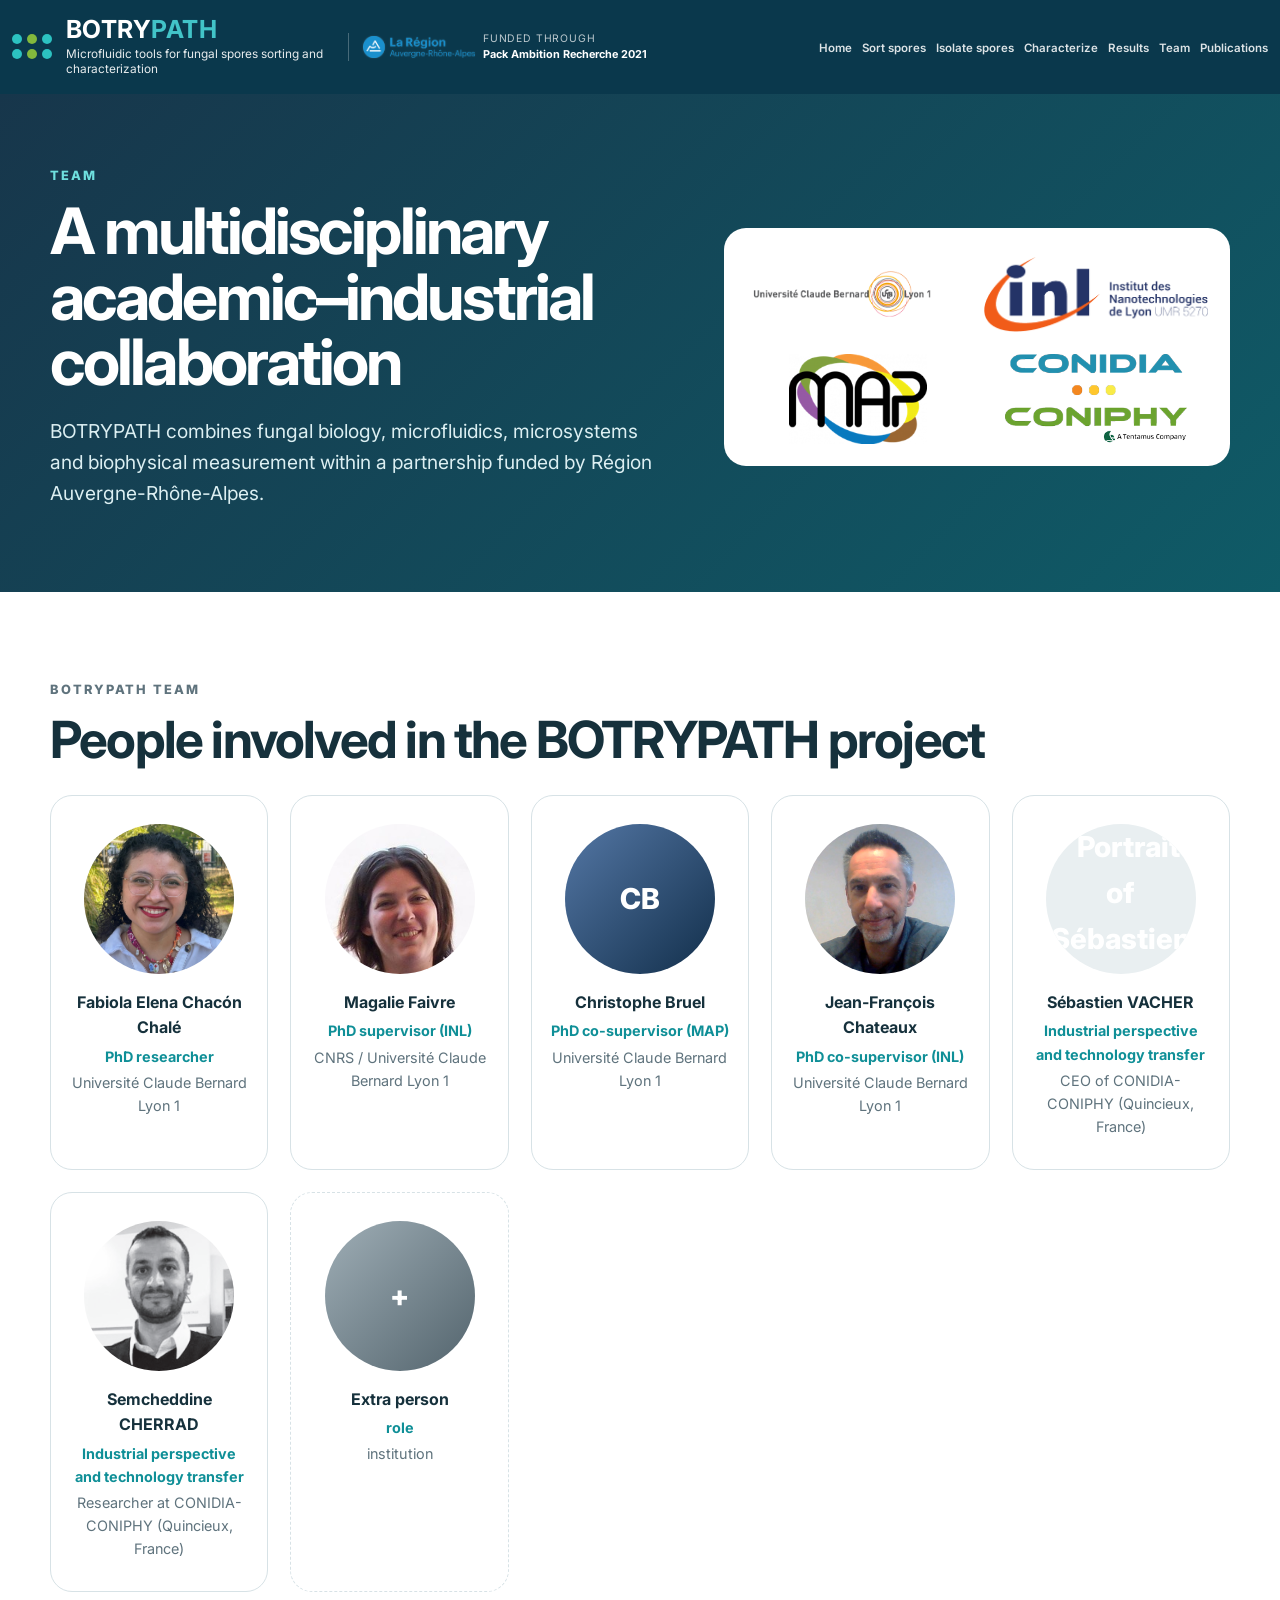
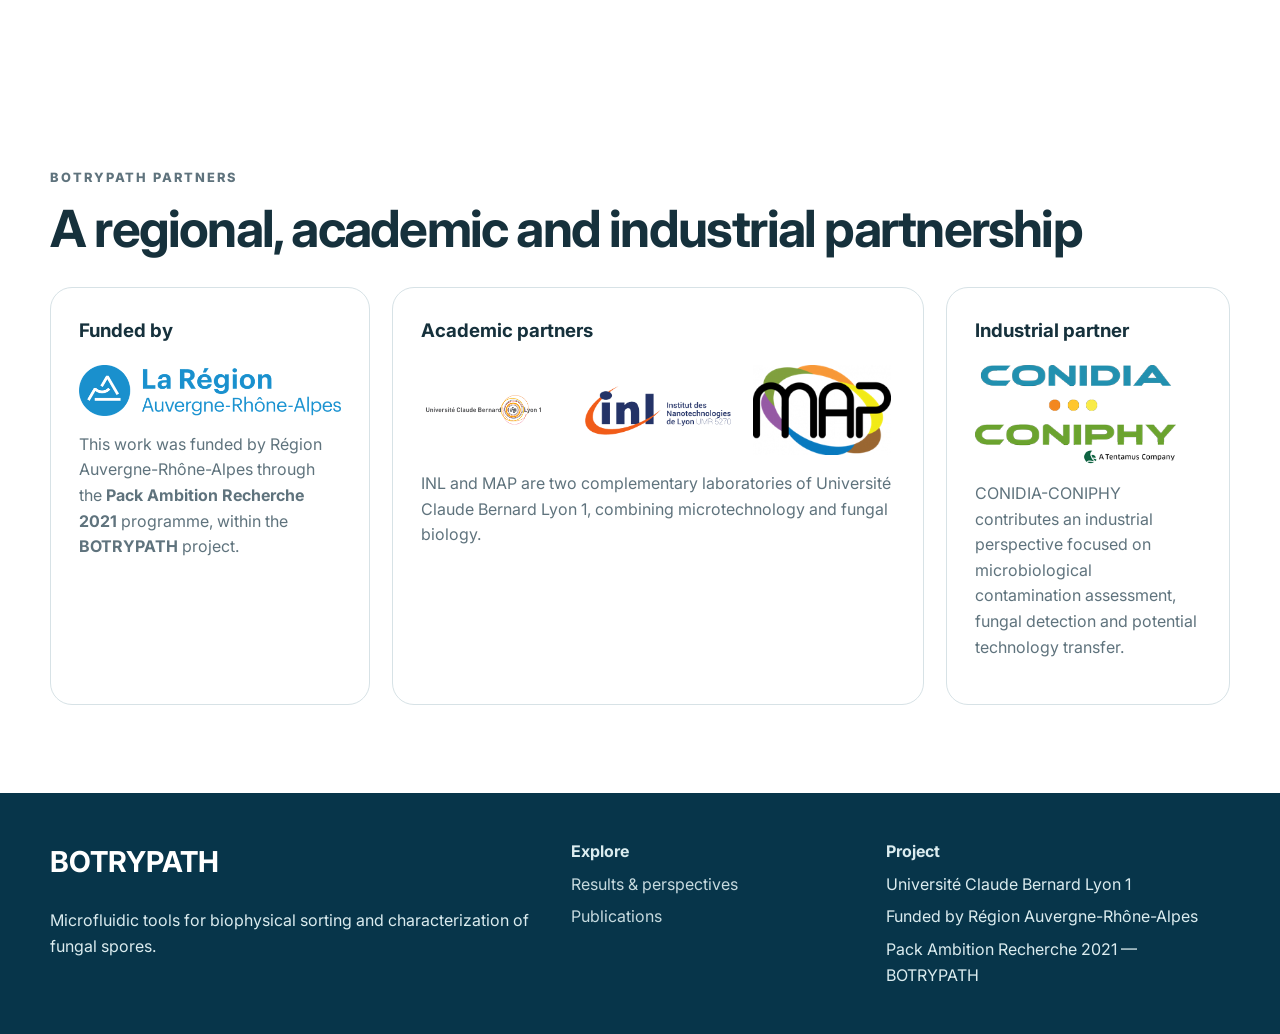
==== team.html @ 92ee99e9 "Initial BOTRYPATH website" ====
<!doctype html>
<html lang="en">
<head>
  <meta charset="utf-8">
  <meta name="viewport" content="width=device-width, initial-scale=1">
  <title>Team — BOTRYPATH</title>
  <meta name="description" content="People and partner institutions involved in the BOTRYPATH project.">
  <link rel="preconnect" href="https://fonts.googleapis.com">
  <link rel="preconnect" href="https://fonts.gstatic.com" crossorigin>
  <link href="https://fonts.googleapis.com/css2?family=Inter:wght@400;500;600;700;800&display=swap" rel="stylesheet">
  <link rel="stylesheet" href="styles.css">
</head>
<body>

<header class="site-header">
  <div class="header-inner">
    <div class="header-left">
      <a class="brand" href="index.html" aria-label="BOTRYPATH home">
        <span class="brand-mark" aria-hidden="true"><i></i><i></i><i></i><i></i><i></i><i></i></span>
        <span class="brand-copy">
          <strong>BOTRY<span>PATH</span></strong>
          <small>Microfluidic tools for fungal spores sorting and characterization</small>
        </span>
      </a>
      <div class="header-funder" aria-label="Project funding">
        <img src="assets/logo-region.png" alt="Région Auvergne-Rhône-Alpes">
        <span class="header-funder-copy"><small>Funded through</small><strong>Pack Ambition Recherche 2021</strong></span>
      </div>
    </div>
    <button class="nav-toggle" aria-label="Open navigation" aria-expanded="false">☰</button>
    <nav class="main-nav" aria-label="Main navigation"><a href="index.html">Home</a><a href="sorting.html">Sort spores</a><a href="isolation.html">Isolate spores</a><a href="characterization.html">Characterize</a><a href="results.html">Results</a><a href="team.html">Team</a><a href="publications.html">Publications</a></nav>
  </div>
</header>
<main>
  <section class="inner-hero team-hero">
    <div class="container inner-hero-grid">
      <div>
        <p class="eyebrow">Team</p>
        <h1>A multidisciplinary academic–industrial collaboration</h1>
        <p class="lead">BOTRYPATH combines fungal biology, microfluidics, microsystems and biophysical measurement within a partnership funded by Région Auvergne-Rhône-Alpes.</p>
      </div>
      <div class="partner-mini-logos">
        <img src="assets/logo-lyon1.png" alt="Université Claude Bernard Lyon 1">
        <img src="assets/logo-inl.png" alt="Institut des Nanotechnologies de Lyon">
        <img src="assets/logo-map.png" alt="MAP laboratory">
        <img src="assets/logo-coniphy.png" alt="CONIDIA-CONIPHY">
      </div>
    </div>
  </section>

  <section class="section">
    <div class="container">
      <p class="section-kicker">BOTRYPATH team</p>
      <h2>People involved in the BOTRYPATH project</h2>
      <div class="people-grid">
        <article class="person-card">
          <img class="portrait large-avatar portrait-photo" src="assets/portrait-fabiola.png" alt="Portrait of Fabiola Elena Chacón Chalé">
          <h3>Fabiola Elena Chacón Chalé</h3>
          <p class="role">PhD researcher</p>
          <p>Université Claude Bernard Lyon 1</p>
        </article>
        <article class="person-card">
          <img class="portrait large-avatar portrait-photo" src="assets/portrait-mf.jpg" alt="Portrait of Magalie Faivre">
          <h3>Magalie Faivre</h3>
          <p class="role">PhD supervisor (INL)</p>
          <p>CNRS / Université Claude Bernard Lyon 1</p>
        </article>
        <article class="person-card">
          <div class="portrait large-avatar p3">CB</div>
          <h3>Christophe Bruel</h3>
          <p class="role">PhD co-supervisor (MAP)</p>
          <p>Université Claude Bernard Lyon 1</p>
        </article>
        <article class="person-card">
          <img class="portrait large-avatar portrait-photo" src="assets/portrait-jfc.png" alt="Portrait of Jean-François Chateaux">
          <h3>Jean-François Chateaux</h3>
          <p class="role">PhD co-supervisor (INL)</p>
          <p>Université Claude Bernard Lyon 1</p>
        </article>
        <article class="person-card">
          <img class="portrait large-avatar portrait-photo" src="assets/portrait-vacher.png" alt="Portrait of Sébastien Vacher">
          <h3>Sébastien VACHER</h3>
          <p class="role">Industrial perspective and technology transfer</p>
          <p>CEO of CONIDIA-CONIPHY (Quincieux, France)</p>
        </article>
        <article class="person-card">
          <img class="portrait large-avatar portrait-photo" src="assets/portrait-cherrad.png" alt="Portrait of Semcheddine">
          <h3>Semcheddine CHERRAD</h3>
          <p class="role">Industrial perspective and technology transfer</p>
          <p>Researcher at CONIDIA-CONIPHY (Quincieux, France)</p>
        </article>
        <article class="person-card placeholder-person">
          <div class="portrait large-avatar p5">+</div>
          <h3>Extra person</h3>
          <p class="role">role</p>
          <p>institution</p>
        </article>
      </div>
    </div>
  </section>

  <section id="partners" class="section partners">
  <div class="container">
    <p class="section-kicker">BOTRYPATH partners</p><h2>A regional, academic and industrial partnership</h2>
    <div class="partner-grid">
      <div class="partner-block"><h3>Funded by</h3><img src="assets/logo-region.png" alt="Région Auvergne-Rhône-Alpes"><p>This work was funded by Région Auvergne-Rhône-Alpes through the <strong>Pack Ambition Recherche 2021</strong> programme, within the <strong>BOTRYPATH</strong> project.</p></div>
      <div class="partner-block"><h3>Academic partners</h3><div class="logo-row"><img src="assets/logo-lyon1.png" alt="Université Claude Bernard Lyon 1"><img src="assets/logo-inl.png" alt="Institut des Nanotechnologies de Lyon"><img src="assets/logo-map.png" alt="Laboratoire MAP"></div><p>INL and MAP are two complementary laboratories of Université Claude Bernard Lyon 1, combining microtechnology and fungal biology.</p></div>
      <div class="partner-block"><h3>Industrial partner</h3><img src="assets/logo-coniphy.png" alt="CONIDIA-CONIPHY"><p>CONIDIA-CONIPHY contributes an industrial perspective focused on microbiological contamination assessment, fungal detection and potential technology transfer.</p></div>
    </div>
  </div>
</section>
</main>

<footer class="site-footer">
  <div class="container footer-grid">
    <div>
      <strong class="footer-brand">BOTRYPATH</strong>
      <p>Microfluidic tools for biophysical sorting and characterization of fungal spores.</p>
    </div>
    <div>
      <strong>Explore</strong>
      
      <a href="results.html">Results & perspectives</a>
      <a href="publications.html">Publications</a>
    </div>
    <div>
      <strong>Project</strong>
      <span>Université Claude Bernard Lyon 1</span>
      <span>Funded by Région Auvergne-Rhône-Alpes</span>
      <span>Pack Ambition Recherche 2021 — BOTRYPATH</span>
    </div>
  </div>
</footer>
<script src="script.js"></script>
---- styles.css ----
:root {
  --navy: #07354a;
  --navy-2: #0a4660;
  --cyan: #1ca6b8;
  --teal: #0f8f97;
  --green: #83b93d;
  --ink: #16313c;
  --muted: #5f737d;
  --line: #d7e2e6;
  --soft: #f4f8f8;
  --white: #fff;
  --shadow: 0 18px 50px rgba(7,53,74,.12);
  --radius: 22px;
}

* { box-sizing: border-box; }
html { scroll-behavior: smooth; }
body {
  margin: 0;
  font-family: Inter, system-ui, -apple-system, BlinkMacSystemFont, "Segoe UI", sans-serif;
  color: var(--ink);
  background: var(--white);
  line-height: 1.6;
}
img { max-width: 100%; display: block; }
a { color: inherit; }
.container { width: min(1180px, calc(100% - 40px)); margin-inline: auto; }

.site-header {
  position: sticky;
  top: 0;
  z-index: 100;
  background: rgba(7,53,74,.96);
  color: white;
  backdrop-filter: blur(12px);
}
.header-inner {
  min-height: 78px;
  display: flex;
  align-items: center;
  gap: 28px;
  justify-content: space-between;
}
.brand {
  display: flex;
  align-items: center;
  gap: 12px;
  text-decoration: none;
  min-width: 245px;
}
.brand strong {
  display: block;
  font-size: 1.6rem;
  letter-spacing: .02em;
  line-height: 1;
}
.brand strong span { color: #42c4c8; }
.brand small { display: block; opacity: .83; margin-top: 5px; }
.brand-mark { width: 42px; display: grid; grid-template-columns: repeat(3, 10px); gap: 5px; }
.brand-mark i { width: 10px; height: 10px; background: #2cc2c1; border-radius: 50%; }
.brand-mark i:nth-child(2), .brand-mark i:nth-child(5) { background: var(--green); }

.main-nav {
  display: flex;
  align-items: center;
  gap: 24px;
  font-size: .9rem;
  font-weight: 600;
}
.main-nav a {
  text-decoration: none;
  opacity: .86;
  padding-block: 28px 24px;
  border-bottom: 3px solid transparent;
}
.main-nav a:hover,
.main-nav a.active { opacity: 1; border-bottom-color: #38c5c7; }
.nav-toggle {
  display: none;
  background: none;
  border: 0;
  color: white;
  font-size: 1.7rem;
}

.hero {
  background:
    radial-gradient(circle at 20% 10%, rgba(28,166,184,.18), transparent 35%),
    linear-gradient(135deg, #0a2f3e 0%, #0a4556 45%, #0d5a65 100%);
  color: white;
  padding: 72px 0;
}
.hero-grid {
  display: grid;
  grid-template-columns: 1.05fr .95fr;
  gap: 58px;
  align-items: center;
}
.eyebrow, .section-kicker {
  text-transform: uppercase;
  letter-spacing: .15em;
  font-size: .8rem;
  font-weight: 800;
  color: #6fe0df;
  margin: 0 0 12px;
}
.hero h1 {
  font-size: clamp(2.4rem, 5vw, 5rem);
  line-height: 1.02;
  letter-spacing: -.045em;
  margin: 0 0 24px;
}
.lead { font-size: 1.2rem; max-width: 720px; color: #dceff2; }
.hero-actions { display: flex; gap: 14px; flex-wrap: wrap; margin-top: 30px; }
.button {
  display: inline-block;
  padding: 13px 22px;
  border-radius: 999px;
  text-decoration: none;
  font-weight: 700;
}
.button.primary { background: #1fb4bf; color: white; }
.button.ghost { border: 1px solid rgba(255,255,255,.45); color: white; }
.hero-media {
  margin: 0;
  background: rgba(255,255,255,.06);
  padding: 14px;
  border-radius: 28px;
  box-shadow: var(--shadow);
}
.hero-media img {
  width: 100%;
  aspect-ratio: 1.55;
  object-fit: cover;
  border-radius: 18px;
}
.hero-media figcaption { padding: 10px 4px 0; font-size: .85rem; opacity: .8; }

.pillars { margin-top: -22px; position: relative; z-index: 3; }
.cards-3, .cards-2, .feature-grid, .metric-grid, .partner-grid, .team-grid {
  display: grid;
  gap: 22px;
}
.cards-3 { grid-template-columns: repeat(3, 1fr); }
.pillar-card {
  background: white;
  border-radius: var(--radius);
  box-shadow: var(--shadow);
  padding: 34px;
}
.icon {
  width: 52px; height: 52px;
  display: grid; place-items: center;
  border-radius: 50%;
  background: #e3f6f6;
  color: var(--teal);
  font-size: 1.8rem;
  font-weight: 800;
}
.pillar-card h2 { margin: 20px 0 2px; font-size: 1.65rem; }
.pillar-card h3 { color: var(--teal); margin: 0 0 10px; font-size: 1rem; }
.pillar-card p { color: var(--muted); }
.pillar-card a { color: var(--teal); font-weight: 700; text-decoration: none; }

.section { padding: 88px 0; }
.section.alt { background: var(--soft); }
.section h2 {
  font-size: clamp(2rem, 4vw, 3.5rem);
  letter-spacing: -.035em;
  line-height: 1.07;
  margin: 0 0 28px;
}
.section p { color: var(--muted); }

.split { display: grid; grid-template-columns: 1fr 1fr; gap: 64px; align-items: center; }

.process {
  display: grid;
  grid-template-columns: 1fr auto 1fr auto 1fr auto 1fr;
  gap: 10px;
  align-items: center;
}
.step {
  min-height: 135px;
  background: white;
  border: 1px solid var(--line);
  border-radius: 18px;
  padding: 20px;
  display: flex;
  flex-direction: column;
  justify-content: space-between;
}
.step span {
  width: 32px; height: 32px;
  display: grid; place-items: center;
  background: var(--teal); color: white;
  border-radius: 50%; font-weight: 800;
}
.arrow { font-size: 1.5rem; color: var(--teal); }

.feature-grid { grid-template-columns: repeat(3, 1fr); margin-top: 30px; }
.feature {
  padding: 28px;
  border: 1px solid var(--line);
  border-radius: var(--radius);
}
.number {
  display: inline-grid; place-items: center;
  width: 42px; height: 42px;
  border-radius: 12px;
  background: var(--navy); color: white;
  font-weight: 800;
}
.feature h3 { font-size: 1.4rem; margin-bottom: 4px; }

.workflow-box {
  display: grid;
  grid-template-columns: 1fr auto 1fr auto 1fr auto 1fr;
  gap: 10px;
  align-items: center;
  background: white;
  border-radius: var(--radius);
  padding: 28px;
  border: 1px solid var(--line);
  text-align: center;
}
.workflow-box span { color: var(--teal); font-size: 1.5rem; }

.cards-2 { grid-template-columns: repeat(2, 1fr); }
.science-card {
  border-radius: var(--radius);
  padding: 34px;
  background: linear-gradient(180deg, #ffffff, #f6fbfb);
  border: 1px solid var(--line);
}
.science-card h3 { font-size: 1.45rem; color: var(--navy); }

.metrics { background: linear-gradient(180deg, #edf8f3, #f8fbf8); }
.metric-grid { grid-template-columns: repeat(4, 1fr); }
.metric {
  padding: 26px 18px;
  text-align: center;
  border-right: 1px solid #d9e8df;
}
.metric:last-child { border-right: 0; }
.metric strong { display: block; font-size: 2.6rem; color: var(--teal); line-height: 1; }
.metric span { display: block; margin-top: 10px; color: var(--muted); }

.partner-grid { grid-template-columns: .9fr 1.5fr .8fr; align-items: start; }
.partner-block {
  background: white;
  border: 1px solid var(--line);
  border-radius: var(--radius);
  padding: 28px;
  min-height: 100%;
}
.partner-block h3 { margin-top: 0; }
.partner-block > img { max-height: 100px; object-fit: contain; object-position: left center; }
.logo-row { display: grid; grid-template-columns: repeat(3, 1fr); gap: 18px; align-items: center; }
.logo-row img { max-height: 90px; width: 100%; object-fit: contain; }

.team-preview { background: #fbfcfc; }
.team-grid { grid-template-columns: repeat(5, 1fr); }
.team-grid article { text-align: center; }
.portrait {
  width: 130px; height: 130px;
  margin: 0 auto 16px;
  border-radius: 50%;
  display: grid; place-items: center;
  color: white;
  font-size: 1.8rem; font-weight: 800;
  background: linear-gradient(135deg, var(--teal), var(--navy));
}
.p2 { background: linear-gradient(135deg, #8ebf44, #2e7d5f); }
.p3 { background: linear-gradient(135deg, #5477a5, #122f4b); }
.p4 { background: linear-gradient(135deg, #d47f32, #7a4a1b); }
.p5 { background: linear-gradient(135deg, #9faeb6, #53646d); }
.team-grid h3 { font-size: 1rem; margin-bottom: 2px; }
.team-grid p { margin-top: 0; font-size: .9rem; }

.site-footer {
  background: var(--navy);
  color: #dbecef;
  padding: 46px 0;
}
.footer-grid { display: grid; grid-template-columns: 1.4fr .8fr 1fr; gap: 40px; }
.footer-grid > div { display: flex; flex-direction: column; gap: 7px; }
.footer-grid a { color: inherit; text-decoration: none; opacity: .9; }
.footer-brand { font-size: 1.8rem; color: white; }

@media (max-width: 980px) {
  .main-nav {
    display: none;
    position: absolute;
    left: 20px; right: 20px; top: 72px;
    background: var(--navy);
    padding: 16px;
    border-radius: 16px;
    flex-direction: column;
    align-items: stretch;
  }
  .main-nav.open { display: flex; }
  .main-nav a { padding: 10px 4px; border: 0; }
  .nav-toggle { display: block; }
  .hero-grid, .split, .cards-2 { grid-template-columns: 1fr; }
  .cards-3, .feature-grid, .metric-grid { grid-template-columns: repeat(2, 1fr); }
  .process, .workflow-box { grid-template-columns: 1fr; }
  .arrow, .workflow-box span { transform: rotate(90deg); }
  .partner-grid { grid-template-columns: 1fr; }
  .team-grid { grid-template-columns: repeat(2, 1fr); }
}

@media (max-width: 640px) {
  .container { width: min(100% - 28px, 1180px); }
  .hero { padding: 48px 0; }
  .section { padding: 64px 0; }
  .cards-3, .feature-grid, .metric-grid, .team-grid, .footer-grid { grid-template-columns: 1fr; }
  .metric { border-right: 0; border-bottom: 1px solid #d9e8df; }
  .metric:last-child { border-bottom: 0; }
  .logo-row { grid-template-columns: 1fr; }
}

/* Inner pages */
.inner-hero {
  background: linear-gradient(135deg, #082f40 0%, #0b5263 100%);
  color: white;
  padding: 72px 0 64px;
}
.inner-hero-grid {
  display: grid;
  grid-template-columns: 1.1fr .9fr;
  gap: 56px;
  align-items: center;
}
.inner-hero h1 {
  font-size: clamp(2.6rem, 5vw, 4.9rem);
  line-height: 1.02;
  letter-spacing: -.045em;
  margin: 0 0 22px;
}
.inner-hero-media { margin: 0; }
.inner-hero-media img {
  width: 100%;
  max-height: 360px;
  object-fit: cover;
  border-radius: 24px;
  box-shadow: var(--shadow);
}
.sorting-hero { background: linear-gradient(135deg, #083342, #0c6670); }
.hero-stat-panel {
  display: grid;
  grid-template-columns: repeat(3,1fr);
  gap: 14px;
}
.hero-stat-panel > div {
  background: rgba(255,255,255,.09);
  border: 1px solid rgba(255,255,255,.18);
  padding: 24px 18px;
  border-radius: 18px;
}
.hero-stat-panel strong { display:block; font-size:2rem; color:#79e0de; }
.hero-stat-panel span { display:block; font-size:.9rem; color:#d6ebee; margin-top:6px; }
.article-grid {
  display: grid;
  grid-template-columns: minmax(0,1.08fr) minmax(320px,.92fr);
  gap: 60px;
  align-items: start;
}
.article-main p { font-size: 1.04rem; }
.article-aside { position: sticky; top: 104px; }
.figure-card {
  margin: 0;
  background: white;
  border: 1px solid var(--line);
  border-radius: 20px;
  overflow: hidden;
  box-shadow: 0 16px 36px rgba(7,53,74,.08);
}
.figure-card img { width: 100%; height: auto; background: #fff; }
.figure-card figcaption { padding: 14px 16px 16px; font-size: .82rem; color: var(--muted); }
.stack-figures { display: grid; gap: 18px; }
.callout-row { display:grid; grid-template-columns:repeat(3,1fr); gap:12px; margin-top:30px; }
.callout { border:1px solid var(--line); border-radius:16px; padding:18px; background:#fff; }
.callout strong { display:block; color:var(--teal); font-size:1.6rem; }
.callout span { font-weight:700; }
.highlight-box {
  margin-top: 28px;
  padding: 24px;
  border-left: 5px solid var(--cyan);
  background: white;
  border-radius: 0 16px 16px 0;
}
.highlight-number { display:block; font-size:1.8rem; font-weight:800; color:var(--navy); }
.objective-grid { display:grid; grid-template-columns:repeat(2,1fr); gap:24px; }
.objective-card {
  padding: 34px;
  border: 1px solid var(--line);
  border-radius: 22px;
  background: linear-gradient(180deg,#fff,#f7fbfb);
}
.objective-index { font-size:.8rem; letter-spacing:.12em; font-weight:800; color:var(--teal); }
.objective-card h3 { font-size:1.55rem; margin:12px 0 8px; }
.text-link { color:var(--teal); text-decoration:none; font-weight:700; }
.next-page-band { background:#eaf7f6; }
.next-page { display:flex; align-items:center; justify-content:space-between; gap:24px; }
.next-page h2 { margin-bottom:0; max-width:760px; }
.mini-comparison { display:grid; gap:10px; margin-top:28px; }
.mini-comparison > div { padding:16px 18px; border:1px solid var(--line); border-radius:14px; background:#fff; display:flex; justify-content:space-between; gap:20px; }
.mini-comparison > div.selected { border-color:#4cbfc3; background:#eefafa; }
.mini-comparison strong { color:var(--navy); }
.mini-comparison span { color:var(--muted); text-align:right; }
.result-callout { margin-top:28px; background:#0d5365; color:white; border-radius:18px; padding:24px; }
.result-callout p { color:#dcebee; margin-bottom:0; }
.workflow-wide {
  display:grid;
  grid-template-columns:1fr auto 1fr auto 1fr auto 1fr;
  align-items:center;
  gap:12px;
  margin:34px 0;
}
.workflow-wide > div { min-height:120px; border:1px solid var(--line); background:#fff; border-radius:18px; padding:22px; display:flex; flex-direction:column; justify-content:space-between; }
.workflow-wide span { color:var(--teal); font-weight:800; }
.workflow-wide b { color:var(--teal); font-size:1.6rem; }
.centered-copy { max-width:900px; margin:0 auto; text-align:center; }
.tall-figure img { max-height: 760px; object-fit: contain; }

@media (max-width: 980px) {
  .inner-hero-grid, .article-grid, .objective-grid { grid-template-columns:1fr; }
  .article-aside { position: static; }
  .hero-stat-panel { grid-template-columns:repeat(3,1fr); }
  .callout-row { grid-template-columns:1fr; }
  .workflow-wide { grid-template-columns:1fr; }
  .workflow-wide b { transform: rotate(90deg); justify-self:center; }
  .next-page { flex-direction:column; align-items:flex-start; }
}
@media (max-width: 640px) {
  .hero-stat-panel { grid-template-columns:1fr; }
  .mini-comparison > div { flex-direction:column; }
  .mini-comparison span { text-align:left; }
}


/* ---- Full-site pages ---- */
.isolation-hero { background: linear-gradient(135deg,#123947,#0b6770); color:#fff; }
.characterization-hero { background: linear-gradient(135deg,#17384b,#34576f); color:#fff; }
.results-hero { background: linear-gradient(135deg,#0d4854,#286b65); color:#fff; }
.team-hero { background: linear-gradient(135deg,#17364b,#0f5b67); color:#fff; }
.publications-hero { background: linear-gradient(135deg,#14364b,#304e72); color:#fff; }

.embedded-figure { margin-top:22px; background:#fff; }
.embedded-figure img { max-height:330px; width:100%; object-fit:contain; }

.outcome-grid { display:grid; grid-template-columns:repeat(3,1fr); gap:22px; }
.outcome-card { border:1px solid var(--line); border-radius:var(--radius); padding:28px; background:#fff; }
.outcome-card > span { display:inline-grid; width:42px; height:42px; place-items:center; border-radius:12px; background:var(--teal); color:white; font-weight:800; }
.outcome-card h3 { margin:18px 0 6px; font-size:1.3rem; }
.outcome-card p { margin-bottom:0; }

.evidence-grid { display:grid; grid-template-columns:1fr 1fr; gap:24px; }
.evidence { padding:30px; border-radius:var(--radius); border:1px solid var(--line); background:#fff; }
.evidence strong { font-size:1.25rem; display:block; margin-bottom:12px; }
.evidence ul { margin:0; padding-left:20px; color:var(--muted); }
.evidence li { margin:8px 0; }
.evidence.yes { border-top:5px solid var(--green); }
.evidence.future { border-top:5px solid #e6a243; }

.people-grid { display:grid; grid-template-columns:repeat(5,1fr); gap:22px; }
.person-card { text-align:center; background:#fff; border:1px solid var(--line); border-radius:var(--radius); padding:28px 18px; }
.person-card h3 { font-size:1rem; margin:16px 0 4px; }
.person-card p { font-size:.9rem; margin:3px 0; }
.person-card .role { color:var(--teal); font-weight:700; }
.large-avatar { width:150px; height:150px; }
.placeholder-person { border-style:dashed; }

.partner-mini-logos { display:grid; grid-template-columns:1fr 1fr; gap:14px; background:#fff; border-radius:22px; padding:22px; }
.partner-mini-logos img { width:100%; height:90px; object-fit:contain; }

.publication-icon { width:190px; height:190px; border-radius:50%; background:rgba(255,255,255,.12); display:grid; place-items:center; font-size:7rem; color:#fff; margin-inline:auto; }
.publication-feature { display:flex; justify-content:space-between; align-items:center; gap:40px; padding:34px; border:1px solid var(--line); border-radius:var(--radius); background:linear-gradient(180deg,#fff,#f6fbfb); }
.publication-feature h2 { font-size:clamp(1.7rem,3vw,2.7rem); margin:8px 0 14px; }
.pub-type { display:inline-block; text-transform:uppercase; letter-spacing:.1em; font-size:.76rem; font-weight:800; color:var(--teal); }
.publication-list { display:grid; grid-template-columns:1fr 1fr; gap:22px; margin-bottom:28px; }
.publication-card { background:#fff; border:1px solid var(--line); border-radius:var(--radius); padding:30px; }
.publication-card h3 { font-size:1.35rem; line-height:1.25; margin:12px 0; }

.intro-note { max-width:760px; margin-bottom:28px; }
.dark-ghost { color:var(--navy)!important; border-color:var(--navy)!important; }

@media (max-width:1080px) {
  .main-nav { gap:14px; font-size:.78rem; }
  .people-grid { grid-template-columns:repeat(3,1fr); }
  .outcome-grid { grid-template-columns:repeat(2,1fr); }
}
@media (max-width:760px) {
  .outcome-grid,.evidence-grid,.people-grid,.publication-list { grid-template-columns:1fr; }
  .publication-feature { flex-direction:column; align-items:flex-start; }
  .partner-mini-logos { grid-template-columns:1fr; }
}


/* ===== BOTRYPATH v3: common funding header + homepage partner visibility ===== */

.site-header {
  background: rgba(7,53,74,.985);
}

.site-header .header-inner {
  width: min(1540px, calc(100% - 28px));
  margin-inline: auto;
  min-height: 94px;
  display: flex;
  align-items: center;
  gap: 22px;
  justify-content: space-between;
}

.header-left {
  display: flex;
  align-items: center;
  gap: 22px;
  min-width: 0;
}

.brand {
  min-width: 360px;
  gap: 12px;
  flex: 0 1 auto;
}

.brand-copy {
  display: block;
}

.brand strong {
  font-size: 1.55rem;
}

.brand small {
  font-size: .74rem;
  line-height: 1.25;
  max-width: 315px;
  opacity: .9;
}

.header-funder {
  display: flex;
  align-items: center;
  gap: 11px;
  padding-left: 20px;
  border-left: 1px solid rgba(255,255,255,.25);
  min-width: 300px;
}

.header-funder img {
  width: 150px;
  max-height: 51px;
  object-fit: contain;
  object-position: left center;
  filter: drop-shadow(0 0 1px rgba(255,255,255,.12));
}

.header-funder-copy {
  display: flex;
  flex-direction: column;
  line-height: 1.15;
  white-space: nowrap;
}

.header-funder-copy small {
  font-size: .65rem;
  text-transform: uppercase;
  letter-spacing: .08em;
  opacity: .72;
}

.header-funder-copy strong {
  font-size: .74rem;
  margin-top: 3px;
  color: #fff;
}

.main-nav {
  gap: 15px;
  font-size: .79rem;
  white-space: nowrap;
}

.main-nav a {
  padding-block: 35px 30px;
}

.hero {
  padding: 50px 0 46px;
}

.hero-grid {
  grid-template-columns: 1.04fr .96fr;
  gap: 48px;
}

.hero h1 {
  font-size: clamp(2.4rem, 4.25vw, 4.55rem);
}

.hero .lead {
  margin-bottom: 20px;
}

.hero-actions {
  margin-top: 22px;
}

.hero-partners {
  margin-top: 24px;
  padding: 14px 16px 13px;
  border: 1px solid rgba(255,255,255,.19);
  border-radius: 16px;
  background: rgba(255,255,255,.075);
  backdrop-filter: blur(8px);
}

.hero-partners-label {
  display: block;
  margin-bottom: 9px;
  font-size: .69rem;
  font-weight: 700;
  text-transform: uppercase;
  letter-spacing: .09em;
  color: #d9eef0;
}

.hero-partner-logos {
  display: grid;
  grid-template-columns: 1.15fr .9fr .78fr 1fr;
  gap: 14px;
  align-items: center;
}

.hero-partner-logos img {
  width: 100%;
  height: 48px;
  padding: 4px 7px;
  object-fit: contain;
  border-radius: 8px;
  background: rgba(255,255,255,.94);
}

.portrait-photo {
  object-fit: cover;
  object-position: center;
  background: #e9eff1;
}

.team-grid .portrait-photo {
  width: 130px;
  height: 130px;
  margin: 0 auto 16px;
  border-radius: 50%;
}

.person-card .portrait-photo {
  display: block;
  margin: 0 auto;
  border-radius: 50%;
}

@media (max-width: 1320px) {
  .site-header .header-inner {
    width: min(100% - 24px, 1260px);
  }

  .brand {
    min-width: 300px;
  }

  .brand small {
    max-width: 260px;
  }

  .header-funder {
    min-width: 235px;
    padding-left: 14px;
    gap: 8px;
  }

  .header-funder img {
    width: 112px;
  }

  .header-funder-copy strong {
    font-size: .68rem;
  }

  .main-nav {
    gap: 10px;
    font-size: .72rem;
  }
}

@media (max-width: 1080px) {
  .site-header .header-inner {
    min-height: 86px;
  }

  .header-left {
    gap: 12px;
  }

  .brand {
    min-width: 285px;
  }

  .header-funder {
    min-width: 220px;
  }

  .main-nav {
    display: none;
    position: absolute;
    left: 14px;
    right: 14px;
    top: 82px;
    background: var(--navy);
    padding: 16px;
    border-radius: 16px;
    flex-direction: column;
    align-items: stretch;
    box-shadow: var(--shadow);
  }

  .main-nav.open {
    display: flex;
  }

  .main-nav a {
    padding: 9px 4px;
    border-bottom: 0;
  }

  .nav-toggle {
    display: block;
  }
}

@media (max-width: 760px) {
  .site-header .header-inner {
    align-items: center;
    padding: 8px 0;
  }

  .header-left {
    align-items: center;
    gap: 9px;
  }

  .brand {
    min-width: 0;
  }

  .brand-mark {
    display: none;
  }

  .brand strong {
    font-size: 1.15rem;
  }

  .brand small {
    font-size: .61rem;
    max-width: 195px;
  }

  .header-funder {
    min-width: 0;
    padding-left: 9px;
  }

  .header-funder img {
    width: 70px;
    max-height: 36px;
  }

  .header-funder-copy small {
    display: none;
  }

  .header-funder-copy strong {
    max-width: 92px;
    white-space: normal;
    font-size: .58rem;
  }

  .hero {
    padding-top: 38px;
  }

  .hero-partner-logos {
    grid-template-columns: 1fr 1fr;
  }

  .hero-partner-logos img {
    height: 50px;
  }
}


/* ===== BOTRYPATH v4: merged homepage / project page ===== */
.project-context,.microfluidics-intro{position:relative}.lab-profile-card{background:#fff;border:1px solid var(--line);border-radius:var(--radius);padding:30px;box-shadow:0 16px 40px rgba(7,53,74,.08)}.lab-profile-card img{width:100%;height:115px;object-fit:contain;object-position:left center;margin-bottom:18px}.lab-profile-card h3{margin:0 0 10px;color:var(--navy);font-size:1.35rem}.partner-focus{margin-top:28px}.microfluidics-intro{background:radial-gradient(circle at 85% 10%,rgba(28,166,184,.09),transparent 30%),#fff}.synergy-grid{display:grid;grid-template-columns:1fr auto 1fr;gap:18px;align-items:stretch;margin-top:30px}.synergy-card{border:1px solid var(--line);border-radius:18px;padding:22px;background:#f8fbfb}.synergy-card h3{margin:10px 0 6px;font-size:1.2rem}.synergy-tag{display:inline-block;padding:4px 10px;border-radius:999px;background:var(--teal);color:white;font-size:.72rem;font-weight:800;letter-spacing:.06em}.synergy-tag.map-tag{background:var(--green);color:#17331e}.synergy-arrow{display:grid;place-items:center;color:var(--teal);font-size:2.2rem;font-weight:800}.project-pillars .cards-3{margin-top:28px}.project-pillars .pillar-card{display:flex;flex-direction:column}.project-pillars .pillar-card p{flex-grow:1}.small-button{align-self:flex-start;margin-top:10px;padding:10px 16px;font-size:.88rem}.partners h2{margin-bottom:32px}@media(max-width:800px){.synergy-grid{grid-template-columns:1fr}.synergy-arrow{transform:rotate(90deg)}}


/* ===== BOTRYPATH v5: challenge and context figures ===== */
.challenge-list {
      margin: 0;
      padding-left: 1.4rem;
      color: var(--muted);
    }

    .challenge-list li {
      margin: 0 0 1.1rem;
      padding-left: .35rem;
    }

    .challenge-list li::marker {
      color: var(--teal);
      font-weight: 800;
    }

    .challenge-process-stack {
      display: grid;
      gap: 28px;
    }

    .process-caption {
      margin: 0 0 10px;
      color: var(--navy) !important;
      font-size: .78rem;
      font-weight: 800;
      text-transform: uppercase;
      letter-spacing: .08em;
    }

    .solution-workflow {
      padding-top: 22px;
      border-top: 1px solid var(--line);
    }

    .process-solution .step {
      border-color: rgba(15,143,151,.35);
      background: linear-gradient(180deg, #ffffff, #f0faf9);
    }

    .process-solution .step span {
      background: var(--green);
      color: #17331e;
    }

    .lab-profile-card .lab-logo {
      width: 100%;
      height: 105px;
      object-fit: contain;
      object-position: left center;
      margin-bottom: 18px;
    }

    .context-photo {
      margin: 24px 0 0;
      overflow: hidden;
      border-radius: 16px;
      border: 1px solid var(--line);
      background: #f5f8f8;
    }

    .context-photo img {
      width: 100%;
      height: auto;
      max-height: 300px;
      object-fit: contain;
      object-position: center;
      margin: 0;
      background: #fff;
    }

    .context-photo figcaption {
      padding: 10px 12px;
      font-size: .76rem;
      line-height: 1.35;
      color: var(--muted);
      background: #f7fafb;
    }

    @media (max-width: 980px) {
      .challenge-process-stack .process {
        grid-template-columns: 1fr;
      }

      .challenge-process-stack .arrow {
        transform: rotate(90deg);
        text-align: center;
      }
    }


.microfluidics-conclusion {
  margin-top: 1.35rem;
  padding: 14px 18px;
  border-left: 4px solid var(--teal);
  border-radius: 0 12px 12px 0;
  background: rgba(15,143,151,.07);
  color: var(--navy) !important;
}

/* Sorting page — hero image replacing the former three-stat panel */
.sorting-page .inner-hero-image {
  margin: 0;
  overflow: hidden;
  border-radius: 22px;
  box-shadow: 0 20px 50px rgba(0,0,0,.20);
  background: #0b1d27;
  align-self: center;
}
.sorting-page .inner-hero-image img {
  display: block;
  width: 100%;
  height: auto;
  object-fit: contain;
  object-position: center;
}

/* Isolation page — hero image replacing the former three-stat panel */
.isolation-page .inner-hero-image {
  margin: 0;
  overflow: hidden;
  border-radius: 22px;
  box-shadow: 0 20px 50px rgba(0,0,0,.20);
  background: #0b1d27;
  align-self: center;
}

.isolation-page .inner-hero-image img {
  display: block;
  width: 100%;
  height: auto;
  object-fit: contain;
  object-position: center;
}
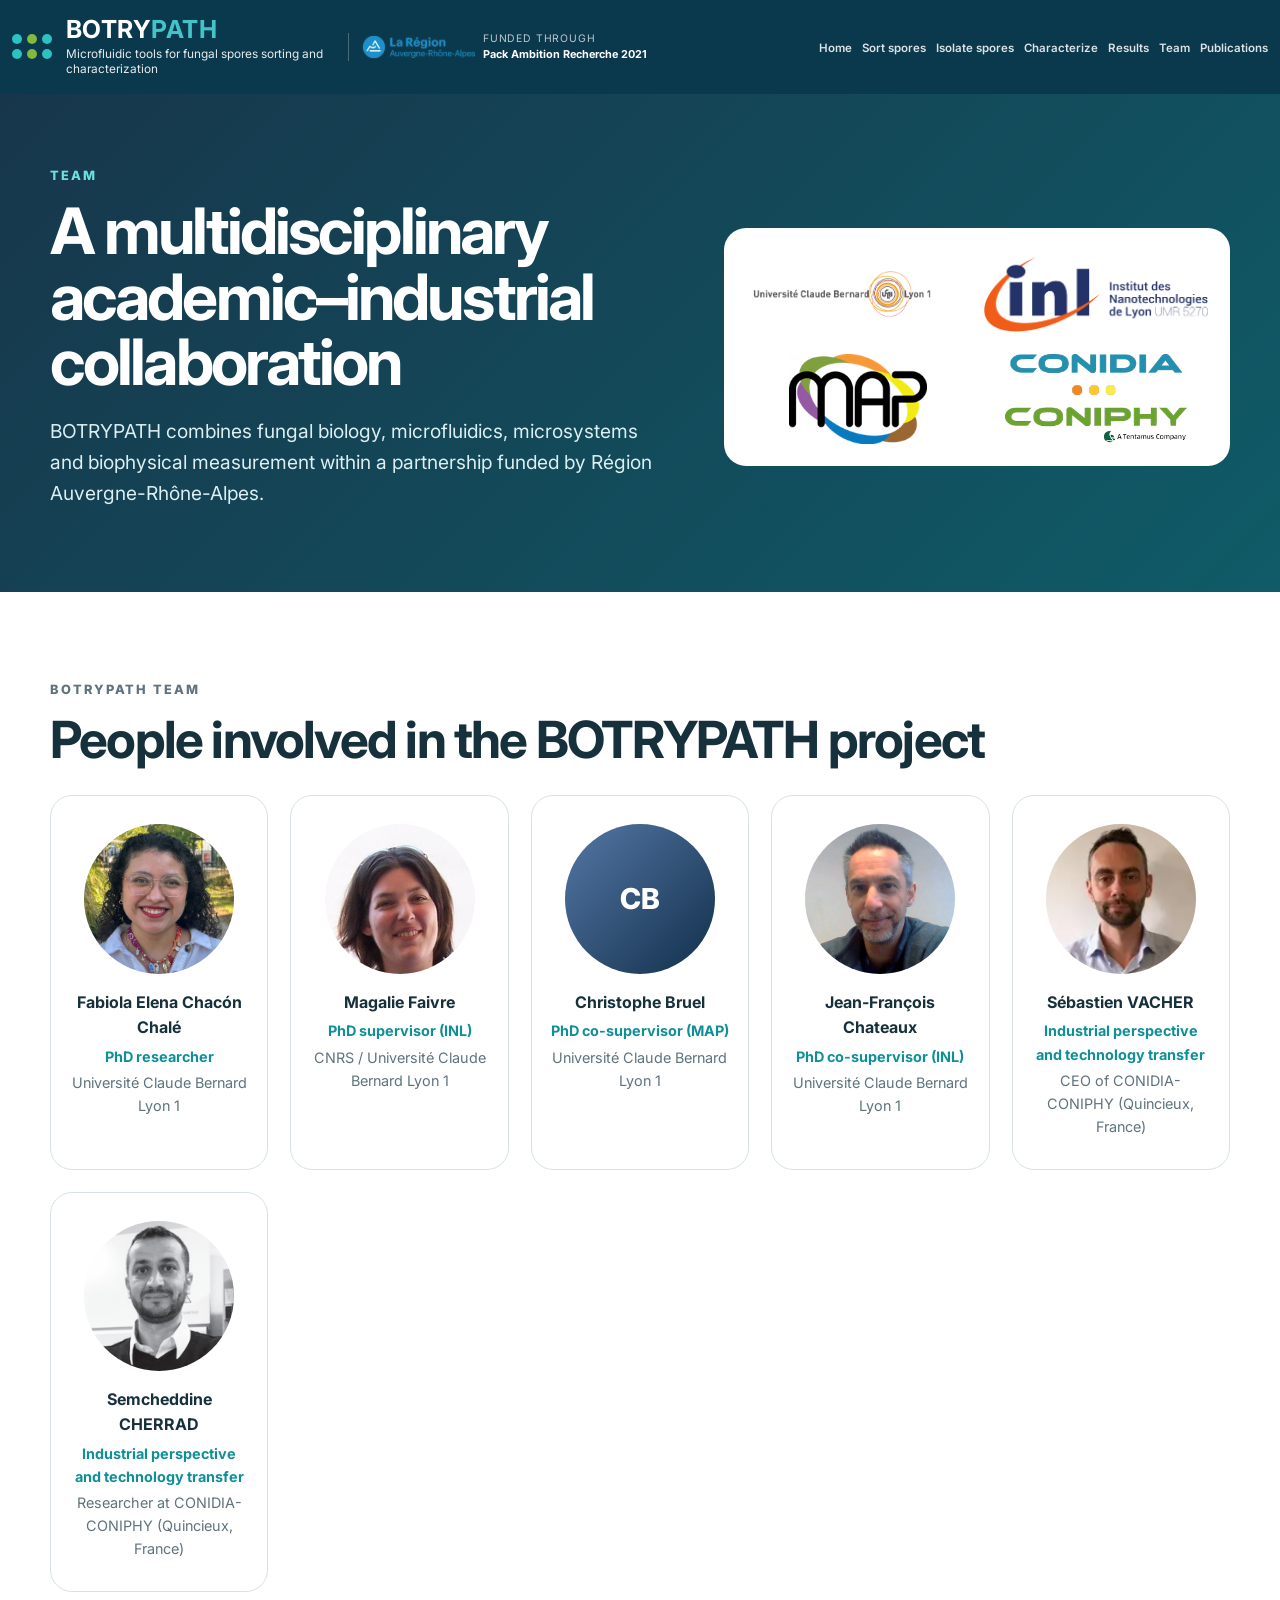
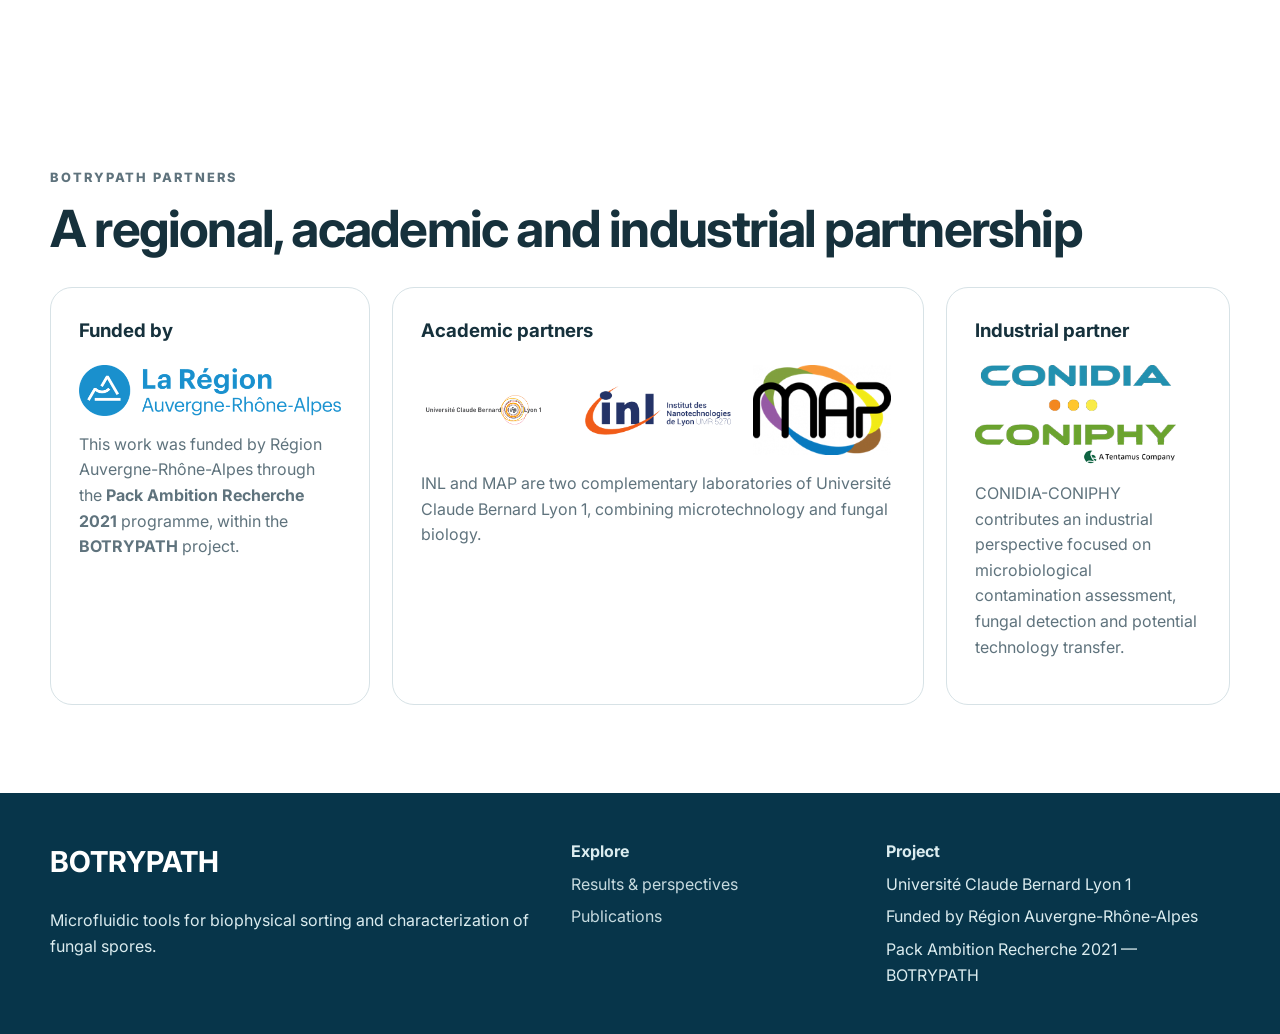
==== commit 3e0c70b6: "remove partner placeholder" ====
--- a/team.html
+++ b/team.html
@@ -89,12 +89,6 @@
           <p class="role">Industrial perspective and technology transfer</p>
           <p>Researcher at CONIDIA-CONIPHY (Quincieux, France)</p>
         </article>
-        <article class="person-card placeholder-person">
-          <div class="portrait large-avatar p5">+</div>
-          <h3>Extra person</h3>
-          <p class="role">role</p>
-          <p>institution</p>
-        </article>
       </div>
     </div>
   </section>
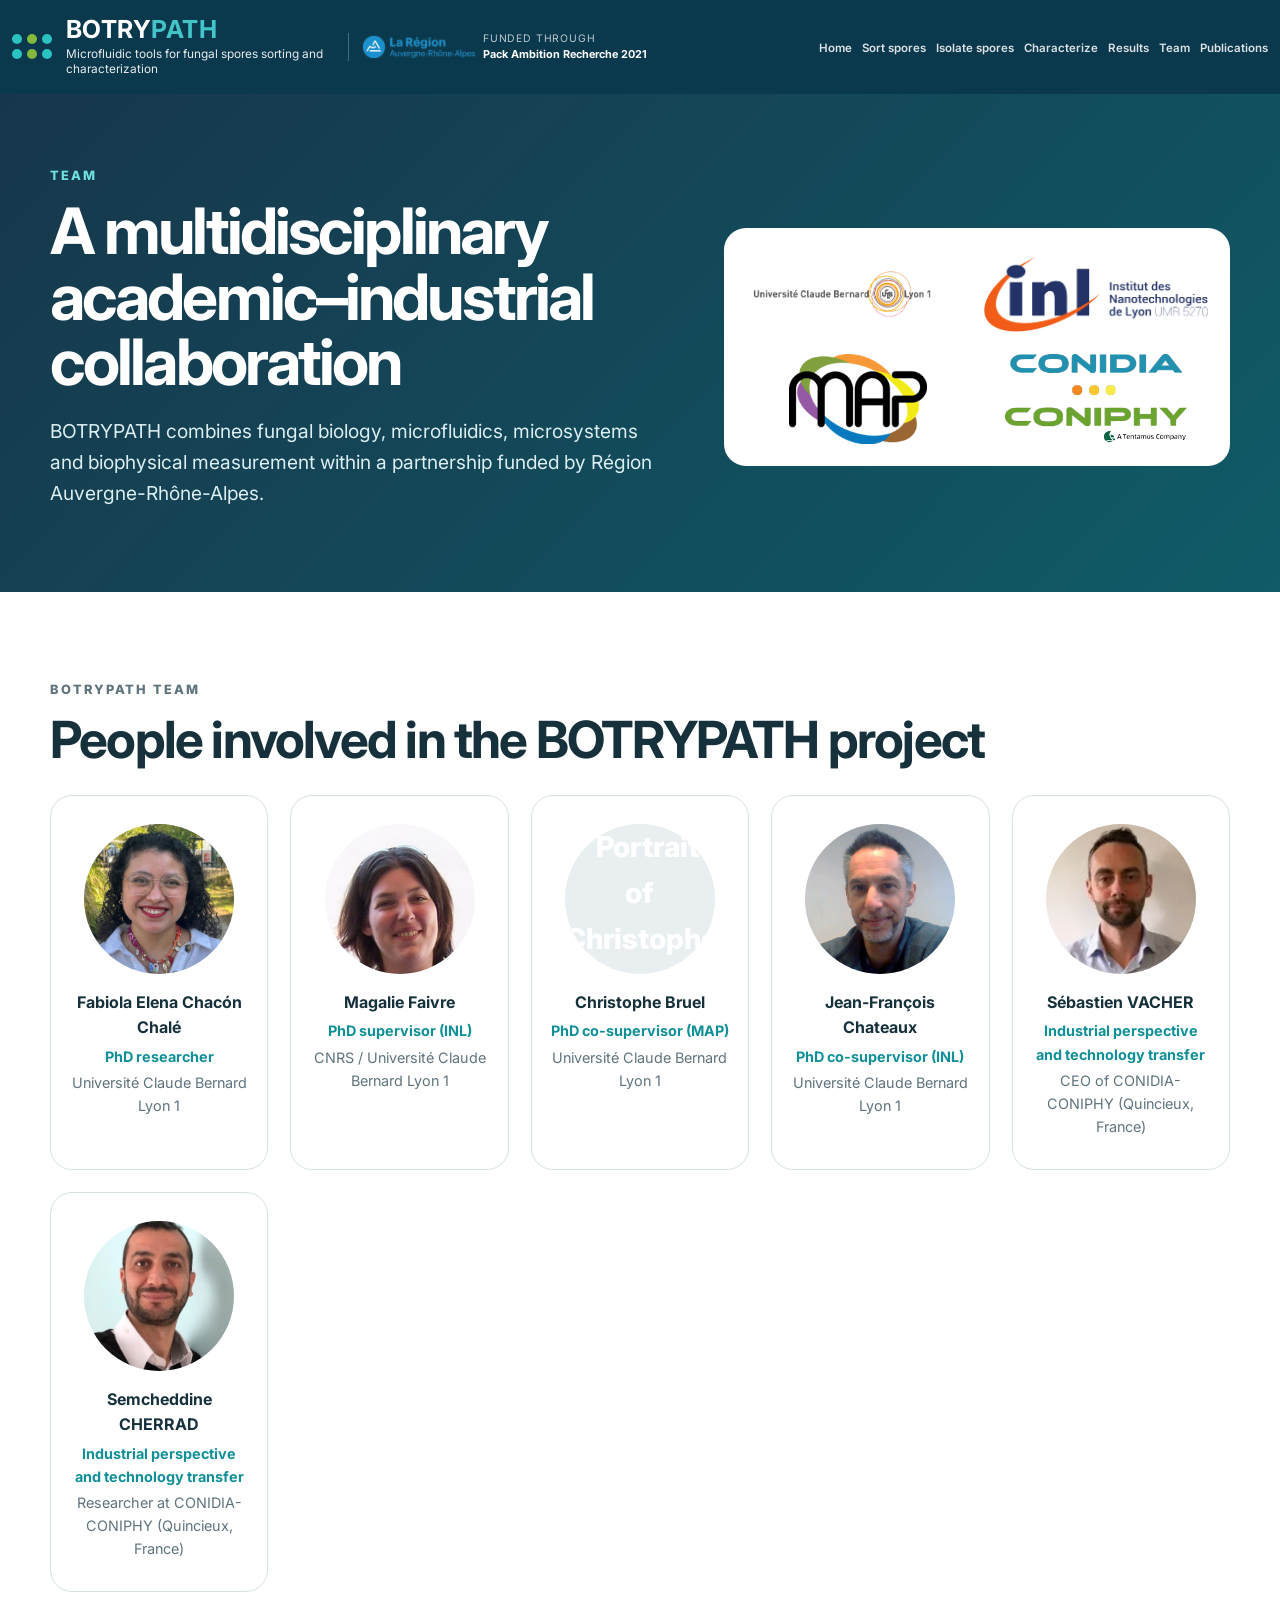
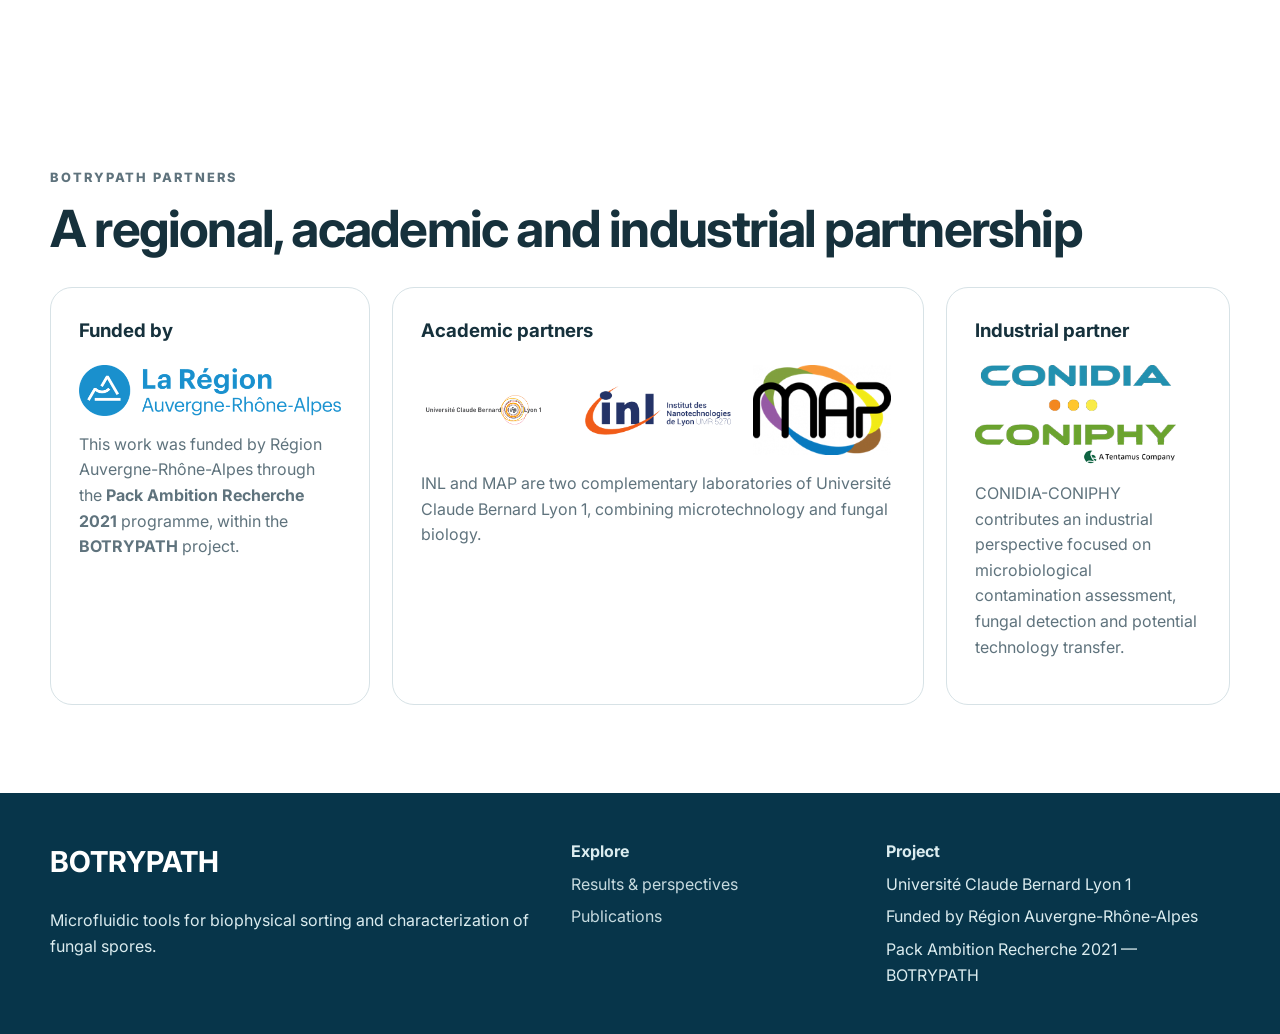
==== commit 3e97960c: "Update team members and portraits" ====
--- a/team.html
+++ b/team.html
@@ -66,7 +66,7 @@
           <p>CNRS / Université Claude Bernard Lyon 1</p>
         </article>
         <article class="person-card">
-          <div class="portrait large-avatar p3">CB</div>
+          <img class="portrait large-avatar portrait-photo" src="assets/portrait-bruel.jpg" alt="Portrait of Christophe Bruel">
           <h3>Christophe Bruel</h3>
           <p class="role">PhD co-supervisor (MAP)</p>
           <p>Université Claude Bernard Lyon 1</p>
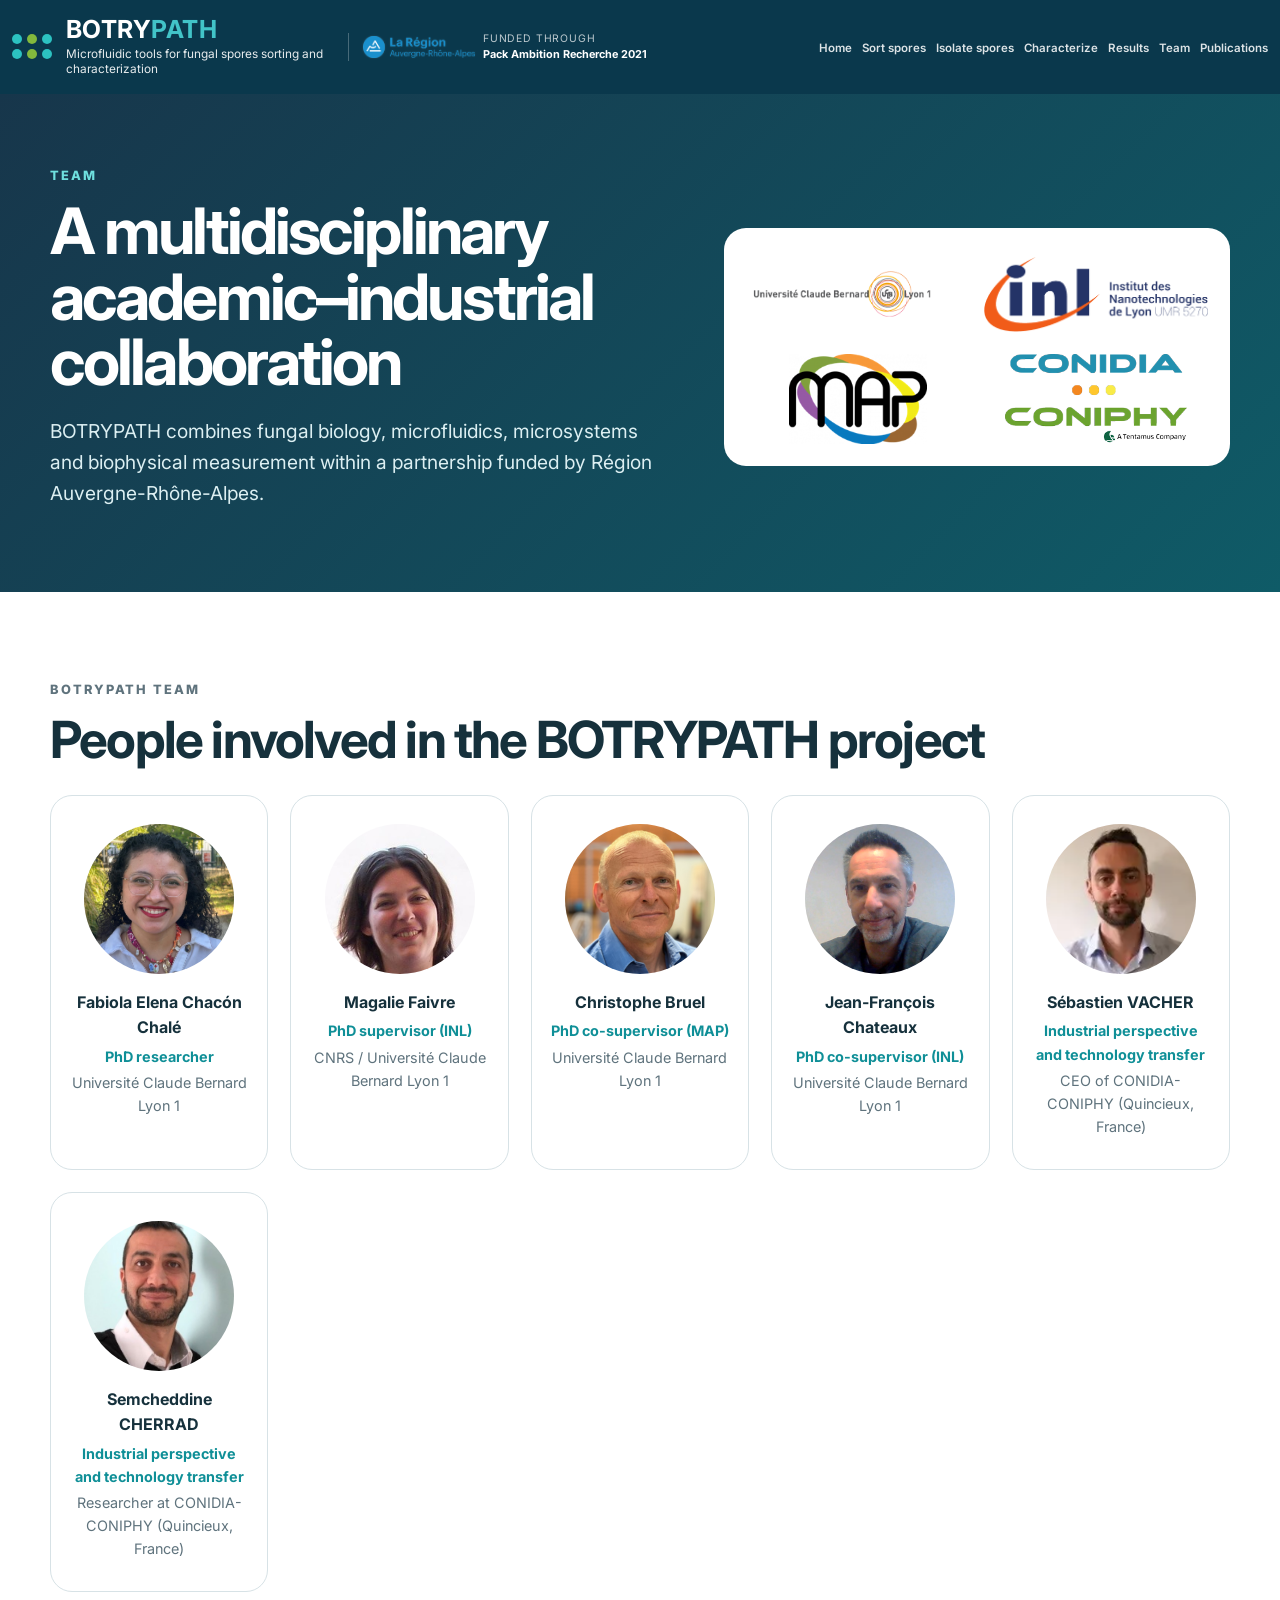
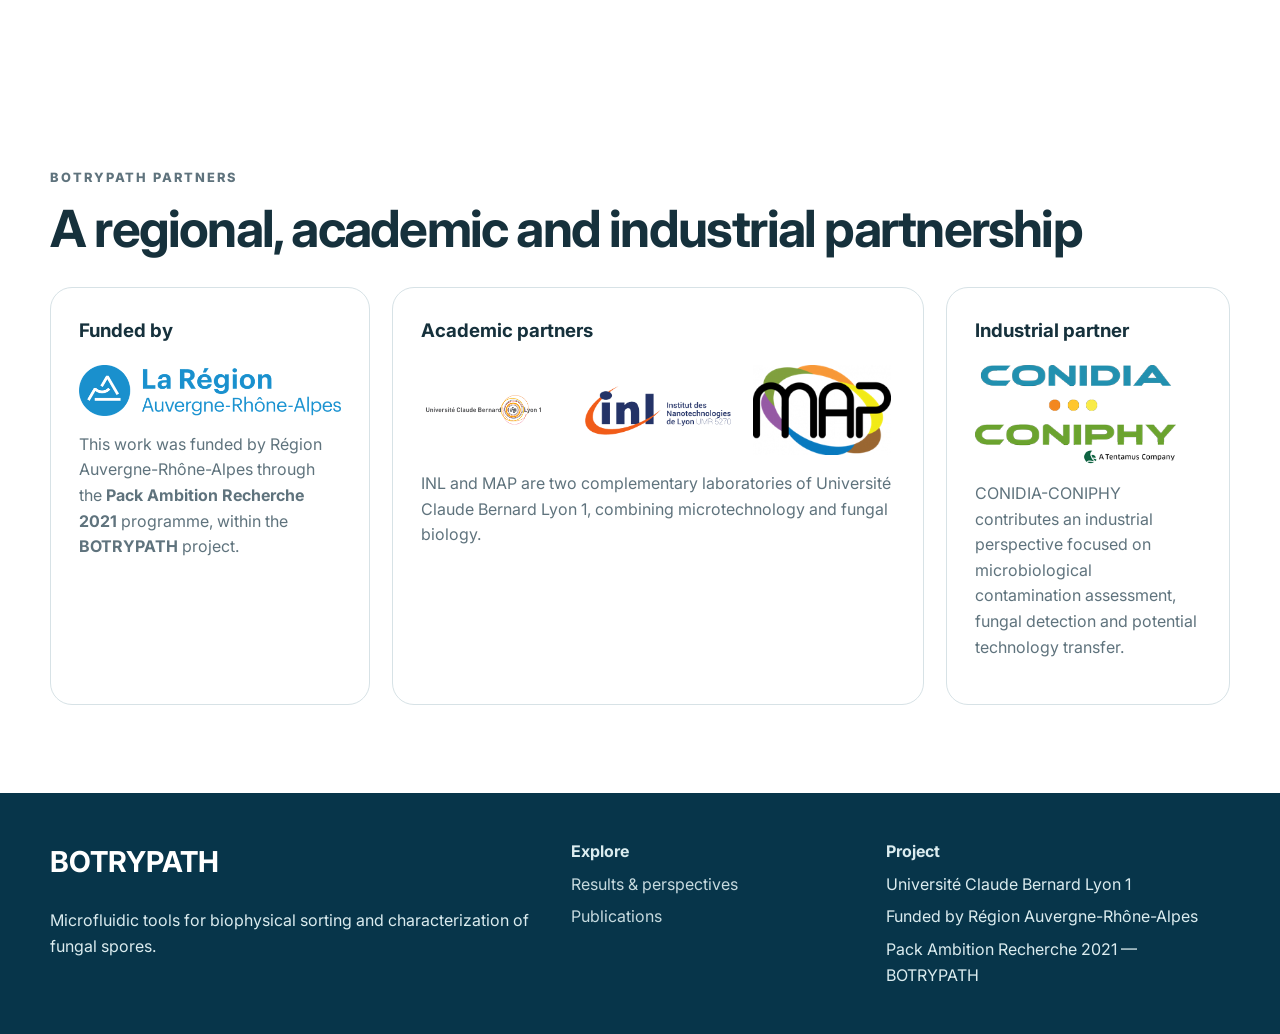
==== commit dc7871f8: "update team.html" ====
--- a/team.html
+++ b/team.html
@@ -66,7 +66,7 @@
           <p>CNRS / Université Claude Bernard Lyon 1</p>
         </article>
         <article class="person-card">
-          <img class="portrait large-avatar portrait-photo" src="assets/portrait-bruel.jpg" alt="Portrait of Christophe Bruel">
+          <img class="portrait large-avatar portrait-photo" src="assets/portrait-bruel.png" alt="Portrait of Christophe Bruel">
           <h3>Christophe Bruel</h3>
           <p class="role">PhD co-supervisor (MAP)</p>
           <p>Université Claude Bernard Lyon 1</p>
